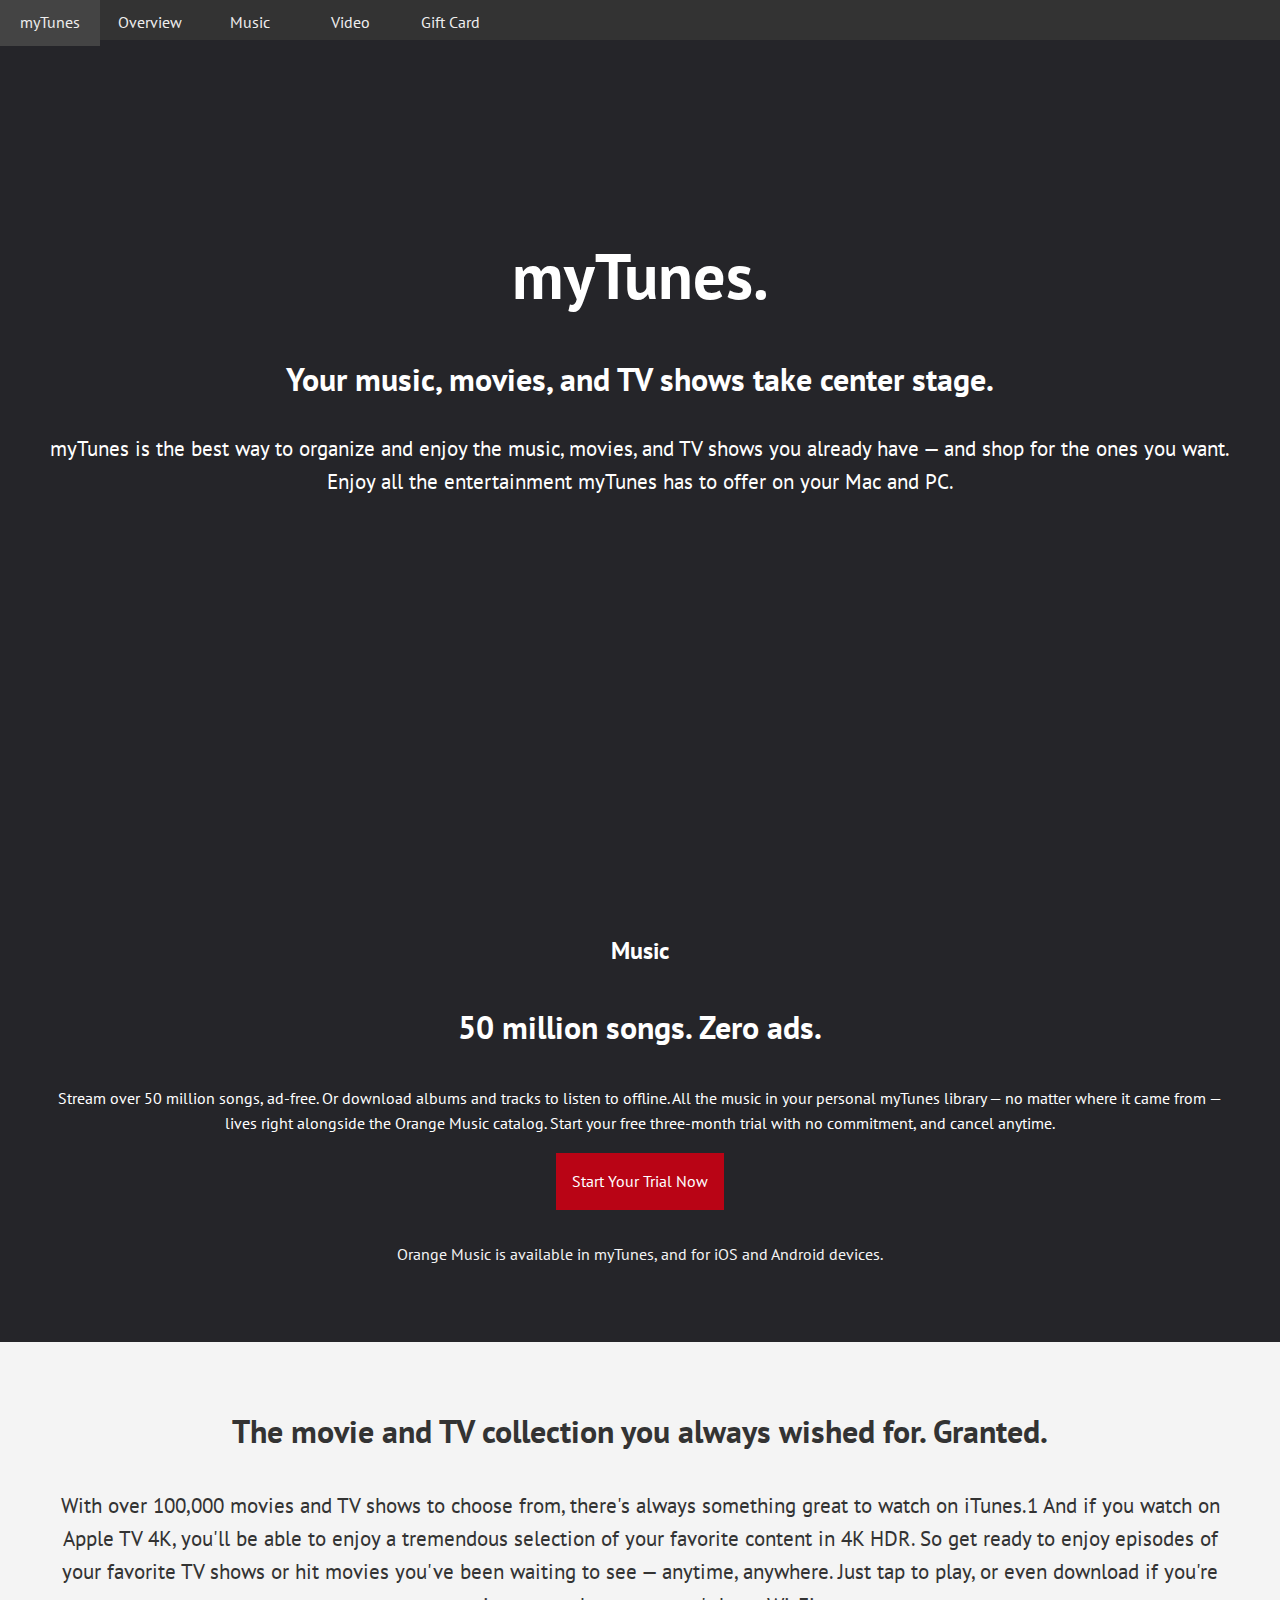
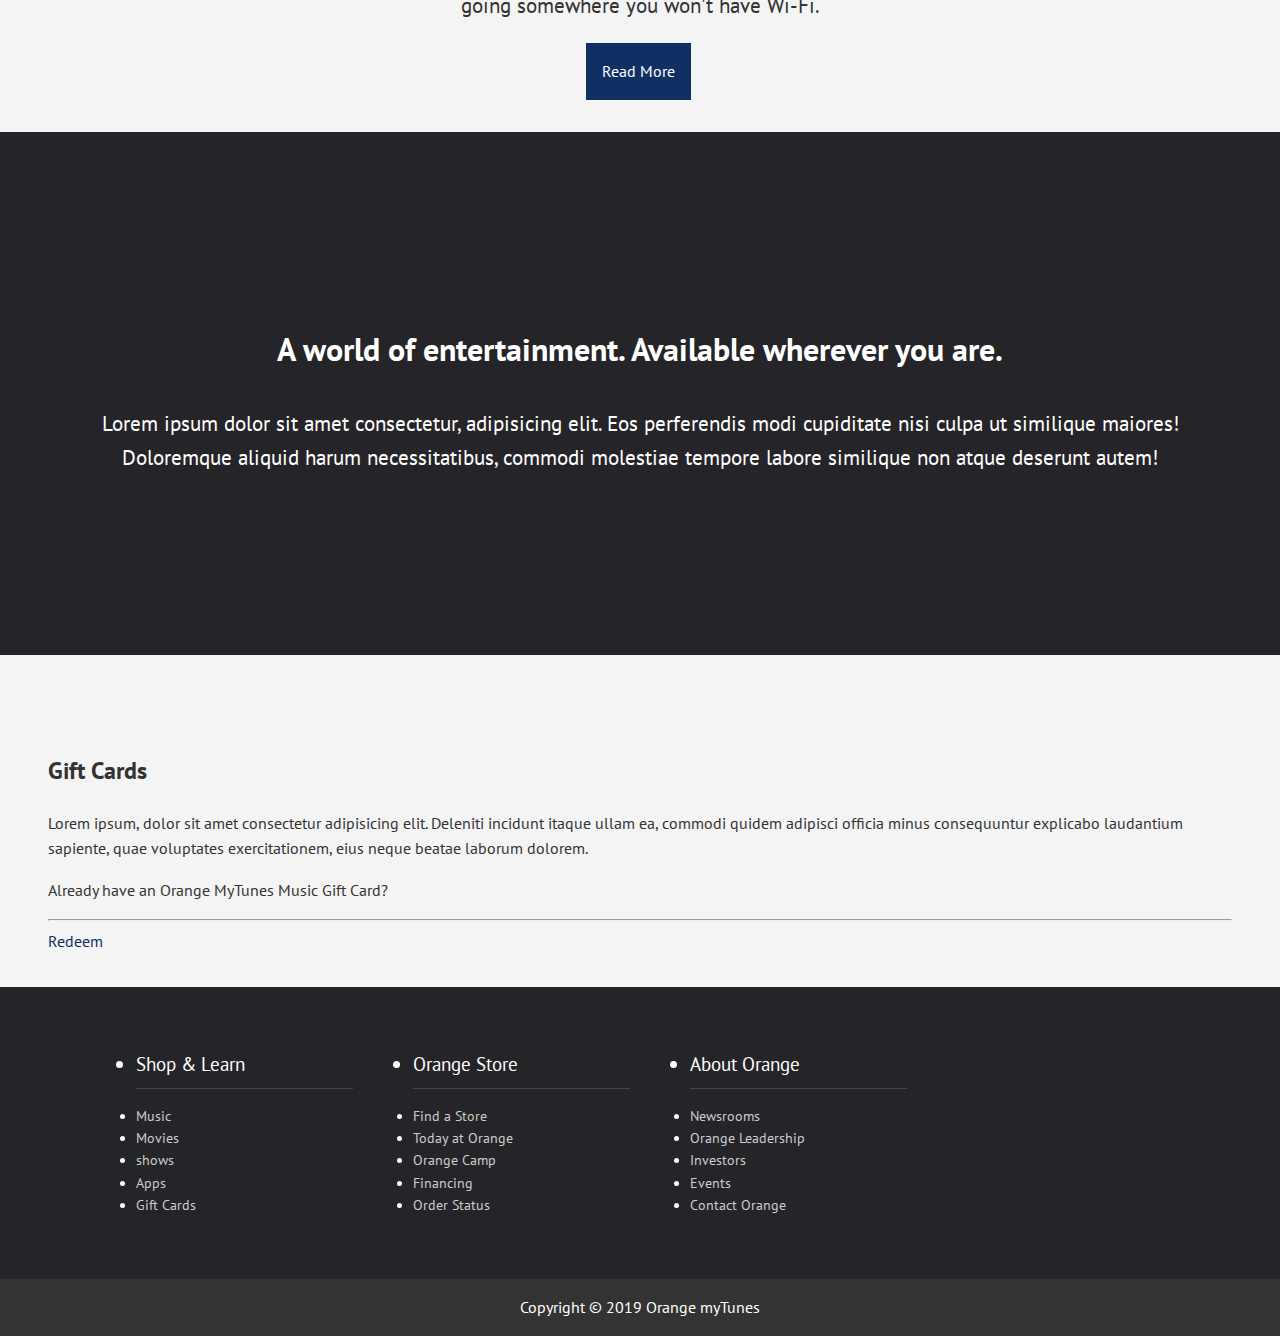
==== javascript_cafe.html @ 9517046e "Brendan's Original Code" ====
<!DOCTYPE html>
<html lang="en">
<head>
    <meta charset="UTF-8">
    <meta name="viewport" content="width=device-width, initial-scale=1.0">
    <meta http-equiv="X-UA-Compatible" content="ie=edge">
    <link rel="stylesheet" href="https://use.fontawesome.com/releases/v5.6.3/css/all.css" integrity="sha384-UHRtZLI+pbxtHCWp1t77Bi1L4ZtiqrqD80Kn4Z8NTSRyMA2Fd33n5dQ8lWUE00s/" crossorigin="anonymous">
    <link rel="stylesheet" href="javascript_cafe.css">
    <title>Welcome to myTunes</title>
</head>
<body>
    <!-- Showcase & Nav -->
    <div id="showcase">
        <header>
            <nav class='cf'>
                <ul class='cf'>
                    <li class="hide-on-small">
                        <a href='#showcase'>myTunes</a>
                    </li>
                    <li>
                        <a href="#showcase">Overview</a>
                    </li>
                    <li>
                        <a href='#music'>Music</a>
                    </li>
                    <li>
                        <a href='#video'>Video</a>
                    </li>
                    <li>
                        <a href='#gift-cards'>Gift Card</a>
                    </li>
                </ul>
                <a href='#' id='openup'>myTunes</a>
              </nav>
        </header>
        <div class="section-main container hide-on-small">
            <h1>myTunes.</h1>
            <h2>Your music, movies, and TV shows take center stage.</h2>
            <p class="lead">myTunes is the best way to organize and enjoy the music, movies, and TV shows you already have — and shop for the ones you want. Enjoy all the entertainment myTunes has to offer on your Mac and PC.</p>
        </div>
    </div>
    <!-- Music Section-->
    <section id="music" class="section">
        <div class="container">
            <h2 class="section-head">
                <i class="fas fa-music"></i> Music
            </h2>
            <h3>50 million songs. Zero ads.</h3>
            <p>Stream over 50 million songs, ad-free. Or download albums and tracks to listen to offline. All the music in your personal myTunes library — no matter where it came from — lives right alongside the Orange Music catalog. Start your free three-month trial with no commitment, and cancel anytime.</p>
            <a href="#" class="btn btn-primary mb">Start Your Trial Now</a>
            <p class="text-light">Orange Music is available in myTunes, and for iOS and Android devices.</p>
            <img src="img/Mr. Meeseeks.jpg" alt="">
        </div>
    </section>
    <!-- Video Section -->
    <section id="video" class="section bg-light">
        <div class="container">
            <h3>The movie and TV collection you always wished for. Granted.</h3>
            <p class="lead">With over 100,000 movies and TV shows to choose from, there's always something great to watch on iTunes.1 And if you watch on Apple TV 4K, you'll be able to enjoy a tremendous selection of your favorite content in 4K HDR. So get ready to enjoy episodes of your favorite TV shows or hit movies you've been waiting to see — anytime, anywhere. Just tap to play, or even download if you're going somewhere you won't have Wi-Fi.</p>
            <a href="#" class="btn btn-secondary">Read More</a>
            <img src="img/Sanic.jpg" alt="">
        </div>
    </section>
    <!-- Entertainment Section -->
    <section id="entertainment" class="section">
        <div class="container">
            <h3>A world of entertainment. Available wherever you are.</h3>
            <p class="lead">Lorem ipsum dolor sit amet consectetur, adipisicing elit. Eos perferendis modi cupiditate nisi culpa ut similique maiores! Doloremque aliquid harum necessitatibus, commodi molestiae tempore labore similique non atque deserunt autem!</p>
        </div>
    </section>
   
    <!-- Gift Card Section -->
    <section id="gift-cards" class="section bg-light">
        <div class="container">
            <div class="gift-cards">
                <div>
                    <img src="IMG/sanichedgehog.jpg" alt="">
                </div>
                <div><h2>Gift Cards</h2>
                    <p>Lorem ipsum, dolor sit amet consectetur adipisicing elit. Deleniti incidunt itaque ullam ea, commodi quidem adipisci officia minus consequuntur explicabo laudantium sapiente, quae voluptates exercitationem, eius neque beatae laborum dolorem.</p>
                    <p>Already have an Orange MyTunes Music Gift Card?</p>
                    <hr>
                    <a href="#" class="text-secondary">
                        <i class="fas fa-chevron-right"></i>
                        Redeem
                    </a>
                </div>
            </div>
        </div>
    </section>
    <!-- Footer -->
<footer>
    <div class="container">
        <div class="footer-cols">
            <ul>
                <li>Shop & Learn</li>
                <li>
                <a href="#">Music</a>
                </li>
                <li>
                <a href="#">Movies</a>
                </li>
                <li>
                <a href="#">shows</a>
                </li>
                <li>
                <a href="#">Apps</a>
                </li>
                <li>
                <a href="#">Gift Cards</a>
                </li>
            </ul>
                <ul>
                    <li>Orange Store</li>
                    <li>
                    <a href="#">Find a Store</a>
                    </li>
                    <li>
                    <a href="#">Today at Orange</a>
                    </li>
                    <li>
                    <a href="#">Orange Camp</a>
                    </li>
                    <li>
                    <a href="#">Financing</a>
                    </li>
                    <li>
                    <a href="#">Order Status</a>
                    </li>
                </ul>
                <ul>
                    <li>About Orange</li>
                    <li>
                    <a href="#">Newsrooms</a>
                    </li>
                    <li>
                    <a href="#">Orange Leadership</a>
                    </li>
                    <li>
                    <a href="#">Investors</a>
                    </li>
                    <li>
                    <a href="#">Events</a>
                    </li>
                    <li>
                    <a href="#">Contact Orange</a>
                    </li>
                </ul>
                
        </div>
    </div>
    <div class="footer-bottom text-center">
        Copyright &copy; 2019 Orange myTunes
    </div>
</footer>
    <script
  src="https://code.jquery.com/jquery-3.3.1.min.js"
  integrity="sha256-FgpCb/KJQlLNfOu91ta32o/NMZxltwRo8QtmkMRdAu8="
  crossorigin="anonymous"></script>
    <script src="javascript_cafe.js"></script>
</body>
</html>
---- javascript_cafe.css ----
@import url('https://fonts.googleapis.com/css?family=PT+Sans');
/*CSS Variable */
:root{
    --primary-color: #b90415;
    --primary-color-hover: #d3071b;
    --secondary-color: #103063;
    --secondary-color-hover: #143f85;
    --light-color: #f4f4f4;
}
body {
    font-family: 'PT Sans', sans-serif;
    background-color: #252529;
    margin: 0;
    color: #fff;
    line-height: 1.6;
  }
  img{
      width: 100%;
  }
  a{
      text-decoration: none;
      color: #ccc;
  }
  /* Section */
  .section{
      padding: 2rem 0;
  }
  .section-head{
      font-size: 2.5 rem;
      margin: 0;
  }
  .section h3{
      font-size: 2rem;
  }
section#entertainment {
    background: url(../img/showcase.jpg) no-repeat bottom/cover;
    padding: 10rem 0;
}
.gift-cards {
    display: grid;
    grid-gap: 20px;
    grid-template-columns: repeat (2, 1fr);
    text-align: left;
}
/* Showcase */
#showcase{
    margin: 0;
    padding: 0;
    background: url('../IMG/showcase.jpg') no-repeat
    center/cover;
    width: 100%;
    height: 100vh;
    position: relative;
    overflow-y: hidden;
}
#showcase .container{
    margin-top: 25vh;
}
#showcase h1{
    font-size: 4rem;
    margin-bottom: 0;
}
#showcase h2{
    font-size:  2rem;
}
/* Footer */
footer .footer-cols{
    display: grid;
    grid-gap: 20px;
    grid-template-columns: repeat(4, 1fr);
    padding: 3rem;
    text-align: left;
    font-size: 14px; 
}
foot .footer-cols ul {
    list-style: none;
}
footer .footer-cols ul li:first-child {
    font-size: 1.2rem;
    padding-bottom: 0.5rem;
    border-bottom: #444 solid 1px;
    margin-bottom: 1rem;
}
footer .footer-bottom {
    background: #333;
    padding: 1rem;
}
/* Utility Classes */
.container{
    max-width: 1180;
    text-align: center;
    margin: 0 auto;
    padding: 0 3rem;
}
.lead{ 
    font-size: 1.3rem;
}
.text-center{
    text-align: center
}
/* Buttons */
.btn{
    padding: 1rem;
    color: #fff;
    display: inline-block;
}
.btn-primary{
    background: var(--primary-color);
}
.btn-primary:hover{
    background: var(--primary-color-hover);
}
.btn-secondary {
    background: var(--secondary-color);
}
.btn-secondary:hover{
    background: var(--secondary-color-hover);
}
/* Text colors */
.text-primary {
    color: var(--primary-color);
}
.text-secondary {
    color: var(--secondary-color);
}
.text-light {
    color: var(--light-color);
}
.bg-light {
    background: var(--light-color);
    color: #333;
}
.mb{
    margin-bottom: 1rem;
}
.mt{
    margin-top: 1rem;
}
  /* Navigation */
  nav {
    height: 40px;
    width: 100%;
    background-color: #333;
    color: #eee;
    position: fixed;
  }
  nav ul {
    padding: 0;
    margin: 0;
  }
  nav li {
    display: inline;
    float: left;
  }
  nav a {
    display: inline-block;
    width: 100px;
    text-align: center;
    text-decoration: none;
    padding: 10px 0;
    color: #eee;
    text-decoration: none;
  }
  nav li:hover {
    background-color: #444;
  }
  nav a#openup {
    display: none;
  }
  
  @media screen and (max-width: 580px) {
      .hide-on-small{
          display: none;
      }
  
    nav {
      height: auto;
      border-bottom: 0;
    }
    nav ul {
      display: none;
      height: auto;
    }
    #showcase{
        height: 50vh;
    }
    #showcase .container{
        margin-top: 15vh;
    }
    #showcase h1{
        font-size: 3rem;
    }
    #showcase h2{
        font-size: 1.5rem;
    }
    nav li {
      width: 100%;
      float: left;
      position: relative;
    }
    nav a {
      text-align: left;
      width: 100%;
      text-indent: 25px;
      background: #333;
      border-bottom: 1px solid #555;
    }
    nav a:hover {
      background: #444;
    }
    nav a#openup:after {
      content: "|||";
      transform: rotate(-90deg);
      -ms-transform: rotate(-90deg);
      /* IE 9 */
      -webkit-transform: rotate(-90deg);
      /* Safari and Chrome */
      width: 30px;
      height: 30px;
      display: inline-block;
      position: absolute;
      right: 5px;
      top: 20px;
    }
    nav a#openup {
      display: block;
      background-color: #333;
      width: 100%;
      position: relative;
    }
  }
  .cf:before, .cf:after {
    content: "";
    display: table;
  }
  
  .cf:after {
    clear: both;
  }
  
  .cf {
    zoom: 1;
  }
  @media screen and (max-width: 580px) {
    .gift-cards{
        grid-template-columns: 1fr;
    }
    footer .footer-cols{
        display: none;
    }
}
@media screen and (max-height: 580px) {
    #showcase p.lead{
        display: none;
    }
}
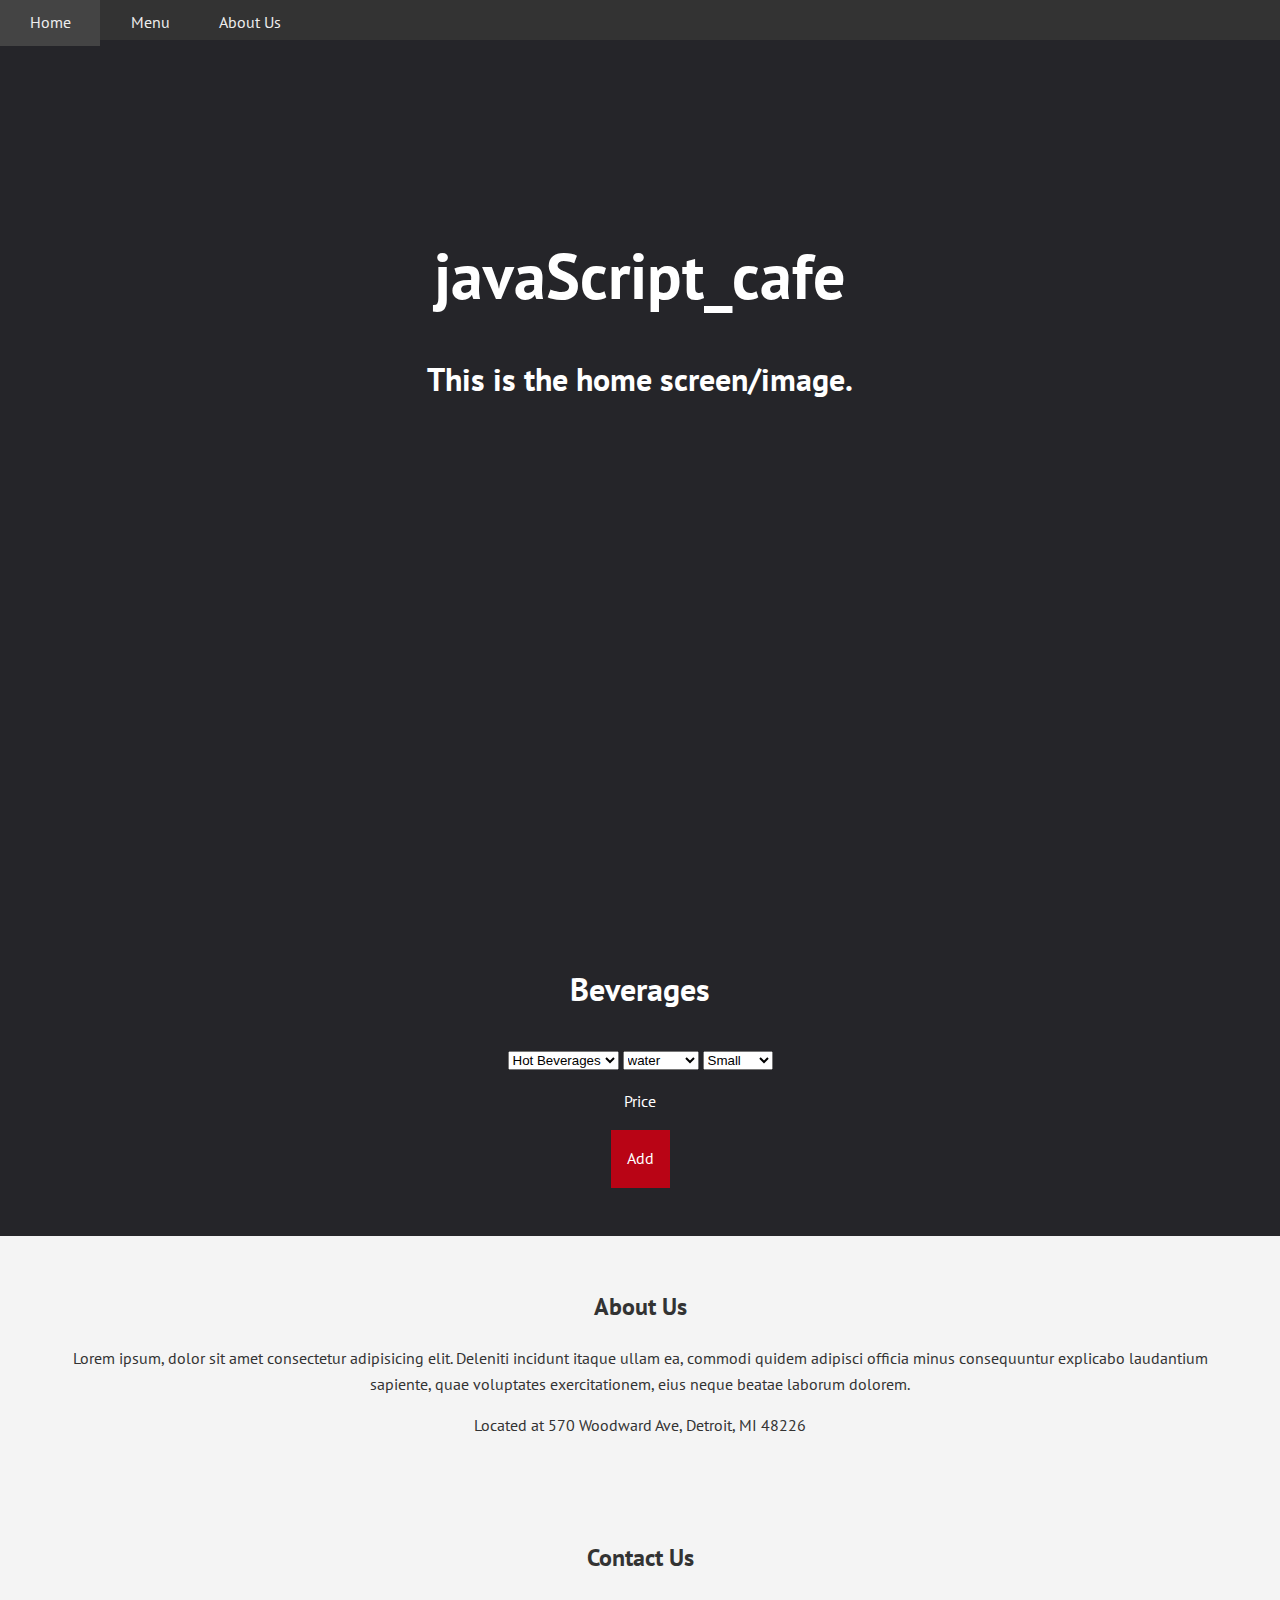
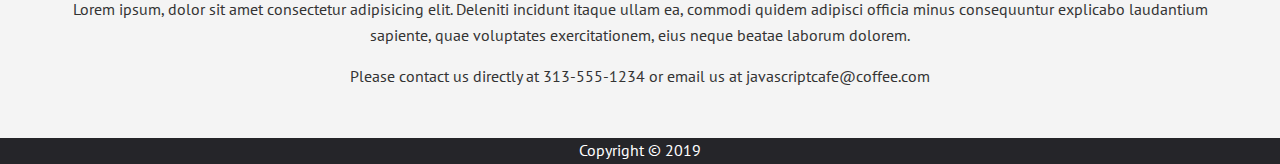
==== commit 1d91bee3: "Brendan's updated HTML" ====
--- a/javascript_cafe.html
+++ b/javascript_cafe.html
@@ -15,44 +15,55 @@
             <nav class='cf'>
                 <ul class='cf'>
                     <li class="hide-on-small">
-                        <a href='#showcase'>myTunes</a>
+                        <a href='#showcase'>Home</a>
                     </li>
                     <li>
-                        <a href="#showcase">Overview</a>
+                        <a href='#menu'>Menu</a>
                     </li>
                     <li>
-                        <a href='#music'>Music</a>
-                    </li>
-                    <li>
-                        <a href='#video'>Video</a>
-                    </li>
-                    <li>
-                        <a href='#gift-cards'>Gift Card</a>
+                        <a href='#aboutus'>About Us</a>
                     </li>
                 </ul>
-                <a href='#' id='openup'>myTunes</a>
+                <a href='#' id='openup'>Contact</a>
               </nav>
         </header>
         <div class="section-main container hide-on-small">
-            <h1>myTunes.</h1>
-            <h2>Your music, movies, and TV shows take center stage.</h2>
-            <p class="lead">myTunes is the best way to organize and enjoy the music, movies, and TV shows you already have — and shop for the ones you want. Enjoy all the entertainment myTunes has to offer on your Mac and PC.</p>
+            <h1>javaScript_cafe</h1>
+            <h2>This is the home screen/image.</h2>
+            <!-- <p class="lead">myTunes is the best way to organize and enjoy the music, movies, and TV shows you already have — and shop for the ones you want. Enjoy all the entertainment myTunes has to offer on your Mac and PC.</p> -->
         </div>
     </div>
     <!-- Music Section-->
-    <section id="music" class="section">
+    <section id="menu" class="section">
         <div class="container">
             <h2 class="section-head">
-                <i class="fas fa-music"></i> Music
+                <!-- <i class="fas fa-music"></i> Menu -->
             </h2>
-            <h3>50 million songs. Zero ads.</h3>
-            <p>Stream over 50 million songs, ad-free. Or download albums and tracks to listen to offline. All the music in your personal myTunes library — no matter where it came from — lives right alongside the Orange Music catalog. Start your free three-month trial with no commitment, and cancel anytime.</p>
-            <a href="#" class="btn btn-primary mb">Start Your Trial Now</a>
-            <p class="text-light">Orange Music is available in myTunes, and for iOS and Android devices.</p>
-            <img src="img/Mr. Meeseeks.jpg" alt="">
+            <h3>Beverages</h3>
+            
+            <select>
+                <option value="volvo">Hot Beverages</option>
+                <option value="saab">Cold Beverage</option>
+            </select>
+              <select>
+                <option value="volvo">water</option>
+                <option value="saab">root beer</option>
+                <option value="opel">sprite</option>
+                <option value="audi">coke</option>
+              </select>
+              <select>
+                <option value="small">Small</option>
+                <option value="Medium">Medium</option>
+                <option value="large">Large</option>
+              </select>
+              <p>Price</p>
+            <!-- <p>Stream over 50 million songs, ad-free. Or download albums and tracks to listen to offline. All the music in your personal myTunes library — no matter where it came from — lives right alongside the Orange Music catalog. Start your free three-month trial with no commitment, and cancel anytime.</p> -->
+            <a href="#" class="btn btn-primary mb">Add</a>
+            <!-- <p class="text-light">Orange Music is available in myTunes, and for iOS and Android devices.</p> -->
+            <!-- <img src="img/Mr. Meeseeks.jpg" alt=""> -->
         </div>
     </section>
-    <!-- Video Section -->
+    <!-- Video Section
     <section id="video" class="section bg-light">
         <div class="container">
             <h3>The movie and TV collection you always wished for. Granted.</h3>
@@ -60,97 +71,38 @@
             <a href="#" class="btn btn-secondary">Read More</a>
             <img src="img/Sanic.jpg" alt="">
         </div>
-    </section>
-    <!-- Entertainment Section -->
+    </section> -->
+    <!-- Entertainment Section
     <section id="entertainment" class="section">
         <div class="container">
             <h3>A world of entertainment. Available wherever you are.</h3>
             <p class="lead">Lorem ipsum dolor sit amet consectetur, adipisicing elit. Eos perferendis modi cupiditate nisi culpa ut similique maiores! Doloremque aliquid harum necessitatibus, commodi molestiae tempore labore similique non atque deserunt autem!</p>
         </div>
-    </section>
+    </section> -->
    
-    <!-- Gift Card Section -->
+    <!-- About Us Section -->
     <section id="gift-cards" class="section bg-light">
         <div class="container">
-            <div class="gift-cards">
-                <div>
-                    <img src="IMG/sanichedgehog.jpg" alt="">
-                </div>
-                <div><h2>Gift Cards</h2>
+            <div class="aboutus">
+                <div><h2>About Us</h2>
                     <p>Lorem ipsum, dolor sit amet consectetur adipisicing elit. Deleniti incidunt itaque ullam ea, commodi quidem adipisci officia minus consequuntur explicabo laudantium sapiente, quae voluptates exercitationem, eius neque beatae laborum dolorem.</p>
-                    <p>Already have an Orange MyTunes Music Gift Card?</p>
-                    <hr>
-                    <a href="#" class="text-secondary">
-                        <i class="fas fa-chevron-right"></i>
-                        Redeem
-                    </a>
+                    <p>Located at 570 Woodward Ave, Detroit, MI 48226</p>
                 </div>
             </div>
         </div>
     </section>
-    <!-- Footer -->
-<footer>
-    <div class="container">
-        <div class="footer-cols">
-            <ul>
-                <li>Shop & Learn</li>
-                <li>
-                <a href="#">Music</a>
-                </li>
-                <li>
-                <a href="#">Movies</a>
-                </li>
-                <li>
-                <a href="#">shows</a>
-                </li>
-                <li>
-                <a href="#">Apps</a>
-                </li>
-                <li>
-                <a href="#">Gift Cards</a>
-                </li>
-            </ul>
-                <ul>
-                    <li>Orange Store</li>
-                    <li>
-                    <a href="#">Find a Store</a>
-                    </li>
-                    <li>
-                    <a href="#">Today at Orange</a>
-                    </li>
-                    <li>
-                    <a href="#">Orange Camp</a>
-                    </li>
-                    <li>
-                    <a href="#">Financing</a>
-                    </li>
-                    <li>
-                    <a href="#">Order Status</a>
-                    </li>
-                </ul>
-                <ul>
-                    <li>About Orange</li>
-                    <li>
-                    <a href="#">Newsrooms</a>
-                    </li>
-                    <li>
-                    <a href="#">Orange Leadership</a>
-                    </li>
-                    <li>
-                    <a href="#">Investors</a>
-                    </li>
-                    <li>
-                    <a href="#">Events</a>
-                    </li>
-                    <li>
-                    <a href="#">Contact Orange</a>
-                    </li>
-                </ul>
-                
+    <!--Contact Us-->
+    <section id="contactus" class="section bg-light">
+        <div class="container">
+            <div class="contactus">
+                <div><h2>Contact Us</h2>
+                    <p>Lorem ipsum, dolor sit amet consectetur adipisicing elit. Deleniti incidunt itaque ullam ea, commodi quidem adipisci officia minus consequuntur explicabo laudantium sapiente, quae voluptates exercitationem, eius neque beatae laborum dolorem.</p>
+                    <p>Please contact us directly at 313-555-1234 or email us at javascriptcafe@coffee.com
+                </div>
+            </div>
         </div>
-    </div>
-    <div class="footer-bottom text-center">
-        Copyright &copy; 2019 Orange myTunes
+    </section>    <div class="footer-bottom text-center">
+        Copyright &copy; 2019 
     </div>
 </footer>
     <script
